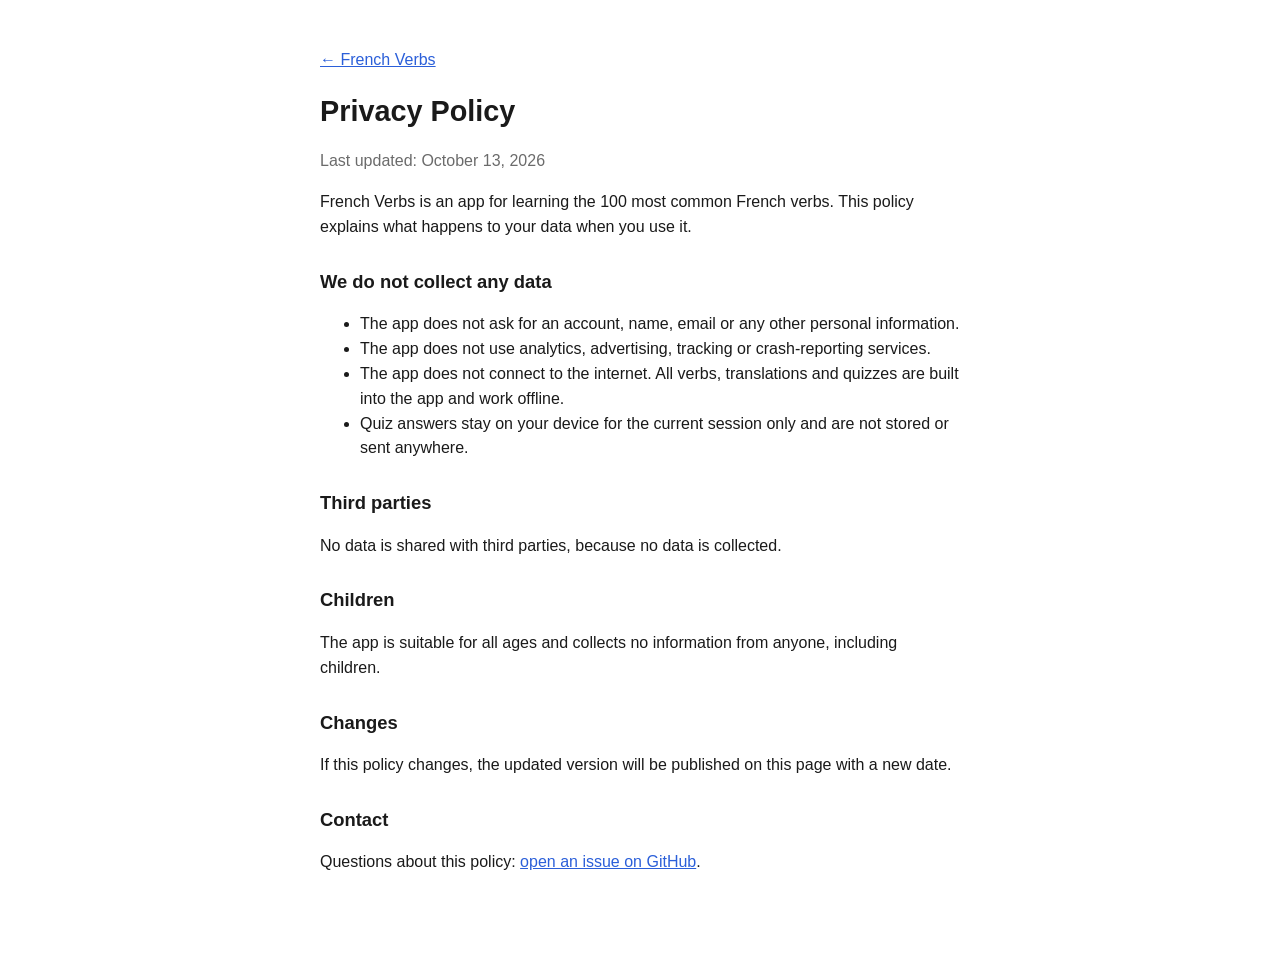
==== privacy.html @ 3e07ff22 "Privacy policy and support page for French Verbs Co-Authored-By: Claude Opus 5.5 <noreply@anthropic." ====
<!DOCTYPE html>
<html lang="en">
<head>
<meta charset="UTF-8">
<meta name="viewport" content="width=device-width, initial-scale=1.0">
<title>Privacy Policy — French Verbs</title>
<link rel="stylesheet" href="style.css">
</head>
<body>
<main>
  <p><a href="index.html">← French Verbs</a></p>
  <h1>Privacy Policy</h1>
  <p class="muted">Last updated: October 13, 2026</p>

  <p>French Verbs is an app for learning the 100 most common French verbs. This policy explains what happens to your data when you use it.</p>

  <h2>We do not collect any data</h2>
  <ul>
    <li>The app does not ask for an account, name, email or any other personal information.</li>
    <li>The app does not use analytics, advertising, tracking or crash-reporting services.</li>
    <li>The app does not connect to the internet. All verbs, translations and quizzes are built into the app and work offline.</li>
    <li>Quiz answers stay on your device for the current session only and are not stored or sent anywhere.</li>
  </ul>

  <h2>Third parties</h2>
  <p>No data is shared with third parties, because no data is collected.</p>

  <h2>Children</h2>
  <p>The app is suitable for all ages and collects no information from anyone, including children.</p>

  <h2>Changes</h2>
  <p>If this policy changes, the updated version will be published on this page with a new date.</p>

  <h2>Contact</h2>
  <p>Questions about this policy: <a href="https://github.com/strangeshiro/french-verbs-app/issues">open an issue on GitHub</a>.</p>
</main>
</body>
</html>
---- style.css ----
:root {
  color-scheme: light dark;
  --bg: #ffffff;
  --fg: #1a1a1a;
  --muted: #6b6b6b;
  --accent: #2b5fd9;
}
@media (prefers-color-scheme: dark) {
  :root {
    --bg: #14161a;
    --fg: #eaeaea;
    --muted: #9a9a9a;
    --accent: #6d93ff;
  }
}
body {
  margin: 0;
  font-family: -apple-system, BlinkMacSystemFont, "Segoe UI", Roboto, Helvetica, Arial, sans-serif;
  background: var(--bg);
  color: var(--fg);
  line-height: 1.55;
  padding: 32px 16px 64px;
}
main {
  max-width: 640px;
  margin: 0 auto;
}
h1 { font-size: 1.8rem; margin: 0 0 8px; }
h2 { font-size: 1.15rem; margin-top: 28px; }
a { color: var(--accent); }
.muted { color: var(--muted); }
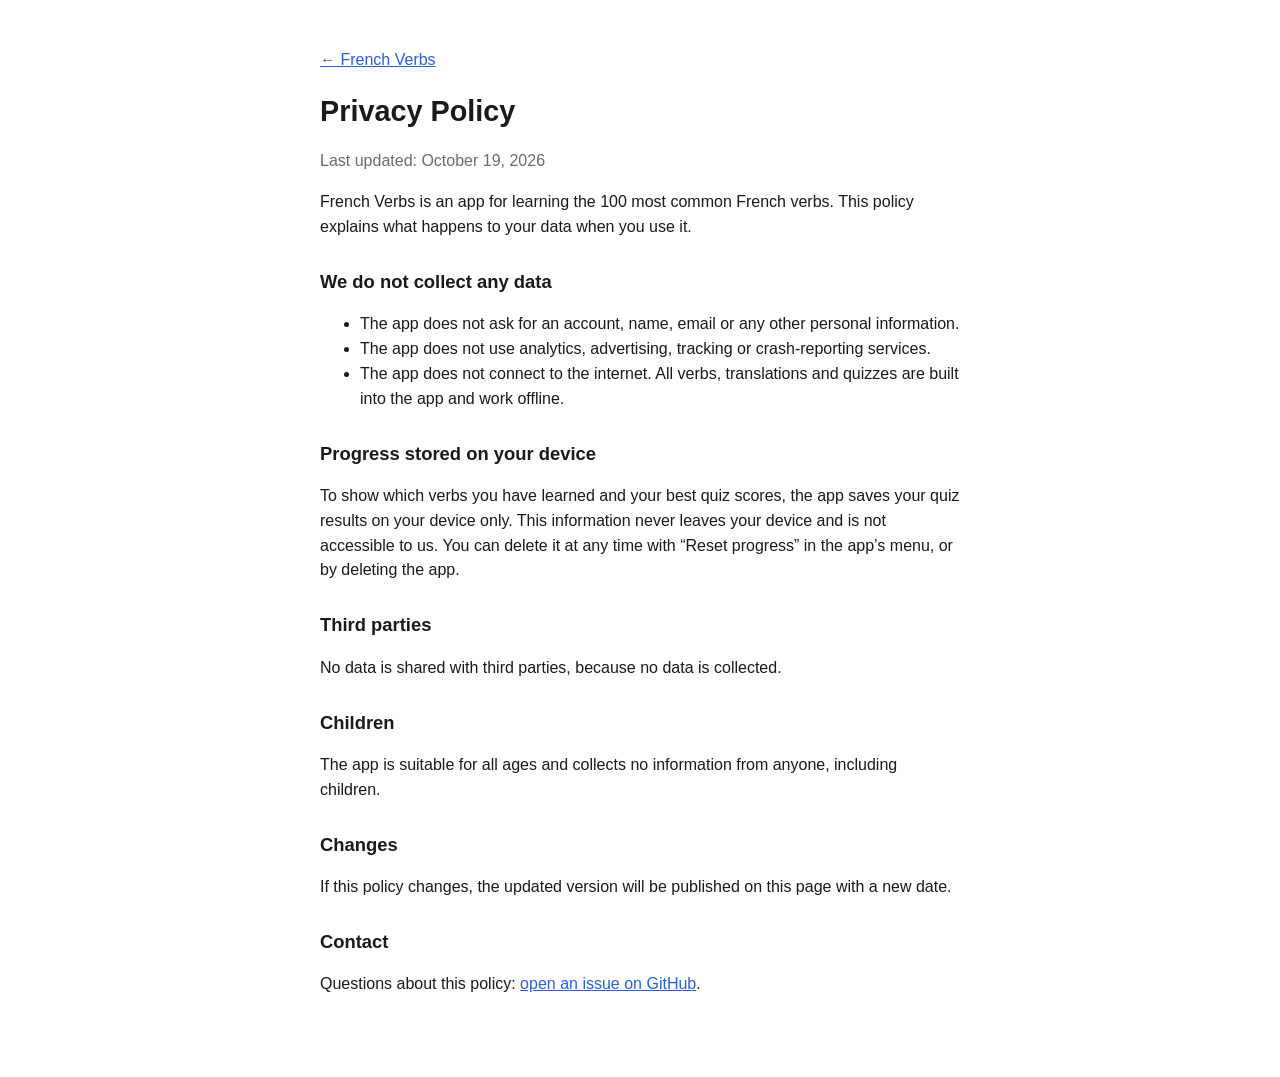
==== commit edbc5702: "Mention on-device quiz progress in privacy policy and FAQ Co-Authored-By: Claude Opus 5.5 <noreply@a" ====
--- a/privacy.html
+++ b/privacy.html
@@ -10,7 +10,7 @@
 <main>
   <p><a href="index.html">← French Verbs</a></p>
   <h1>Privacy Policy</h1>
-  <p class="muted">Last updated: October 13, 2026</p>
+  <p class="muted">Last updated: October 19, 2026</p>
 
   <p>French Verbs is an app for learning the 100 most common French verbs. This policy explains what happens to your data when you use it.</p>
 
@@ -19,8 +19,10 @@
     <li>The app does not ask for an account, name, email or any other personal information.</li>
     <li>The app does not use analytics, advertising, tracking or crash-reporting services.</li>
     <li>The app does not connect to the internet. All verbs, translations and quizzes are built into the app and work offline.</li>
-    <li>Quiz answers stay on your device for the current session only and are not stored or sent anywhere.</li>
   </ul>
+
+  <h2>Progress stored on your device</h2>
+  <p>To show which verbs you have learned and your best quiz scores, the app saves your quiz results on your device only. This information never leaves your device and is not accessible to us. You can delete it at any time with “Reset progress” in the app’s menu, or by deleting the app.</p>
 
   <h2>Third parties</h2>
   <p>No data is shared with third parties, because no data is collected.</p>
